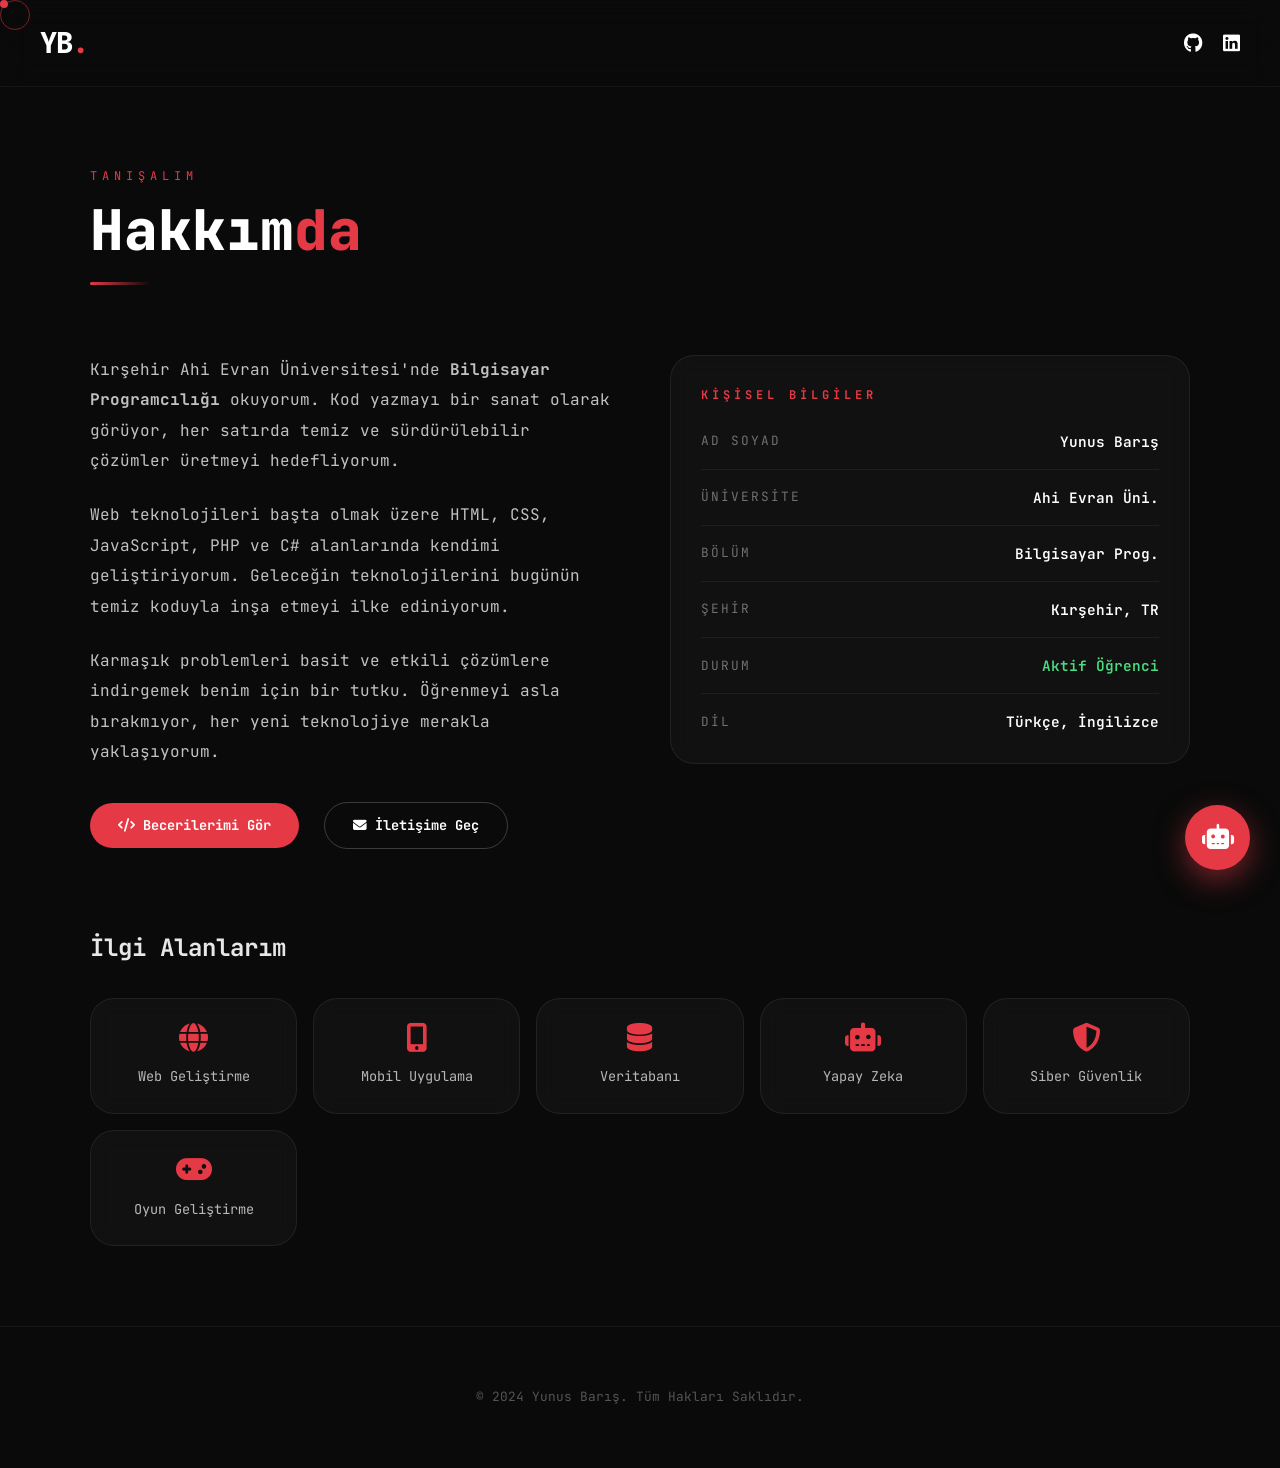
==== pages/about.html @ 9e464a30 "Update about.html" ====
<!DOCTYPE html>
<html lang="tr">
<head>
    <meta charset="UTF-8">
    <meta name="viewport" content="width=device-width, initial-scale=1.0">
    <title>Hakkımda | Yunus Barış</title>
    <link rel="stylesheet" href="../assets/css/style.css">
    <link rel="stylesheet" href="https://cdnjs.cloudflare.com/ajax/libs/font-awesome/6.5.1/css/all.min.css">
    <link rel="preconnect" href="https://fonts.googleapis.com">
    <link rel="preconnect" href="https://fonts.gstatic.com" crossorigin>
    <link href="https://fonts.googleapis.com/css2?family=JetBrains+Mono:wght@400;500;700;800&family=Playfair+Display:ital,wght@0,400;1,400&display=swap" rel="stylesheet">
</head>
<body>

    <!-- ÖZEL İMLEÇ -->
    <div class="cursor" id="cursor"></div>
    <div class="cursor-trail" id="cursorTrail"></div>

    <header>
        <nav class="navbar">
            <a href="../index.html" class="nav-logo">YB<span class="dot">.</span></a>
            <ul class="nav-links" id="navLinks">
            </ul>
            <div class="nav-socials">
                <a href="https://github.com/barisyunus29-blip" target="_blank"><i class="fab fa-github"></i></a>
                <a href="https://www.linkedin.com/in/yunus-barış-47b7302a7/" target="_blank"><i class="fab fa-linkedin"></i></a>
            </div>
            <div class="hamburger" id="hamburger">
                <span></span><span></span><span></span>
            </div>
        </nav>
    </header>

    <main class="page-wrapper">
        <div class="page-container">

            <!-- SAYFA BAŞLIĞI -->
            <div class="page-header fade-in-up">
                <span class="page-header-label">Tanışalım</span>
                <h1>Hakkım<span class="highlight">da</span></h1>
                <div class="page-header-line"></div>
            </div>

            <!-- HAKKIMDA GRID -->
            <div class="about-grid">
                <!-- Sol: Metin -->
                <div class="about-text-block fade-in-up delay-1">
                    <p>
                        Kırşehir Ahi Evran Üniversitesi'nde <strong>Bilgisayar Programcılığı</strong> okuyorum.
                        Kod yazmayı bir sanat olarak görüyor, her satırda temiz ve sürdürülebilir çözümler üretmeyi hedefliyorum.
                    </p>
                    <p>
                        Web teknolojileri başta olmak üzere HTML, CSS, JavaScript, PHP ve C# alanlarında kendimi geliştiriyorum.
                        Geleceğin teknolojilerini bugünün temiz koduyla inşa etmeyi ilke ediniyorum.
                    </p>
                    <p>
                        Karmaşık problemleri basit ve etkili çözümlere indirgemek benim için bir tutku.
                        Öğrenmeyi asla bırakmıyor, her yeni teknolojiye merakla yaklaşıyorum.
                    </p>
                    <div style="margin-top: 10px;">
                        <a href="skills.html" class="btn-primary" style="font-size:0.85rem; padding: 12px 28px;">
                            <i class="fas fa-code" style="margin-right:8px;"></i>Becerilerimi Gör
                        </a>
                        <a href="contact.html" class="btn-ghost" style="font-size:0.85rem; padding: 12px 28px;">
                            <i class="fas fa-envelope" style="margin-right:8px;"></i>İletişime Geç
                        </a>
                    </div>
                </div>

                <!-- Sağ: Bilgi Kartı -->
                <div class="about-info-card fade-in-up delay-2 glow-card">
                    <h3>Kişisel Bilgiler</h3>
                    <div class="info-list">
                        <div class="info-item">
                            <span class="info-label">Ad Soyad</span>
                            <span class="info-value">Yunus Barış</span>
                        </div>
                        <div class="info-item">
                            <span class="info-label">Üniversite</span>
                            <span class="info-value">Ahi Evran Üni.</span>
                        </div>
                        <div class="info-item">
                            <span class="info-label">Bölüm</span>
                            <span class="info-value">Bilgisayar Prog.</span>
                        </div>
                        <div class="info-item">
                            <span class="info-label">Şehir</span>
                            <span class="info-value">Kırşehir, TR</span>
                        </div>
                        <div class="info-item">
                            <span class="info-label">Durum</span>
                            <span class="info-value" style="color: #4ade80;">Aktif Öğrenci</span>
                        </div>
                        <div class="info-item">
                            <span class="info-label">Dil</span>
                            <span class="info-value">Türkçe, İngilizce</span>
                        </div>
                    </div>
                </div>
            </div>

            <!-- İLGİ ALANLARI -->
            <div class="about-interests fade-in-up delay-3">
                <h2>İlgi Alanlarım</h2>
                <div class="interests-grid">
                    <div class="interest-card glow-card">
                        <i class="fas fa-globe"></i>
                        <span>Web Geliştirme</span>
                    </div>
                    <div class="interest-card glow-card">
                        <i class="fas fa-mobile-alt"></i>
                        <span>Mobil Uygulama</span>
                    </div>
                    <div class="interest-card glow-card">
                        <i class="fas fa-database"></i>
                        <span>Veritabanı</span>
                    </div>
                    <div class="interest-card glow-card">
                        <i class="fas fa-robot"></i>
                        <span>Yapay Zeka</span>
                    </div>
                    <div class="interest-card glow-card">
                        <i class="fas fa-shield-alt"></i>
                        <span>Siber Güvenlik</span>
                    </div>
                    <div class="interest-card glow-card">
                        <i class="fas fa-gamepad"></i>
                        <span>Oyun Geliştirme</span>
                    </div>
                </div>
            </div>

        </div>
    </main>

<!-- AI Chatbot -->
    <div id="ai-chat-container">
        <div class="ai-chat-header">
            <span><i class="fas fa-robot"></i> AI Asistan</span>
            <button id="close-chat"><i class="fas fa-times"></i></button>
        </div>
        <div id="ai-chat-body">
            <div class="ai-message">Merhaba! Ben Yunusun AI asistanıyım. Size nasıl yardımcı olabilirim?</div>
        </div>
        <div class="ai-chat-footer">
            <input type="text" id="ai-input" placeholder="Bir şeyler sorun...">
            <button id="send-ai" style="background:#e63946;border:none;color:#fff;padding:12px 18px;border-radius:50px;cursor:pointer;font-family:inherit;">
                <i class="fas fa-paper-plane"></i>
            </button>
        </div>
    </div>
    <button id="ai-chat-toggle"><i class="fas fa-robot"></i></button>

    <footer>
        <p>&copy; 2024 Yunus Barış. Tüm Hakları Saklıdır.</p>
    </footer>

    <script src="../assets/js/app.js"></script>
</body>
</html>
---- assets/css/style.css ----
/* GENEL AYARLAR */
* {
    margin: 0;
    padding: 0;
    box-sizing: border-box;
}

body {
    font-family: 'JetBrains Mono', monospace;
    background-color: #0a0a0a;
    color: #ffffff;
    line-height: 1.6;
    overflow-x: hidden;
}

/* ÖZEL İMLEÇ */
.cursor {
    width: 8px;
    height: 8px;
    background-color: #e63946;
    border-radius: 50%;
    position: fixed;
    pointer-events: none;
    z-index: 9999;
    transition: transform 0.1s ease;
}

.cursor-trail {
    width: 30px;
    height: 30px;
    border: 1px solid rgba(230, 57, 70, 0.5);
    border-radius: 50%;
    position: fixed;
    pointer-events: none;
    z-index: 9998;
    transition: left 0.15s ease-out, top 0.15s ease-out;
}

/* NAVBAR (Modern Cam Efekti) */
header {
    background-color: rgba(10, 10, 10, 0.8);
    backdrop-filter: blur(15px);
    padding: 20px 0;
    position: sticky;
    top: 0;
    z-index: 1000;
    border-bottom: 1px solid rgba(255, 255, 255, 0.05);
}

.navbar {
    display: flex;
    justify-content: space-between;
    align-items: center;
    max-width: 1300px;
    margin: 0 auto;
    padding: 0 40px;
}

.nav-logo {
    font-size: 1.8rem;
    font-weight: 800;
    letter-spacing: -1px;
    text-decoration: none;
    color: #fff;
}

.nav-logo .dot {
    color: #e63946;
}

.nav-links {
    display: flex;
    gap: 35px;
    list-style: none;
}

.nav-links a {
    font-size: 0.9rem;
    font-weight: 500;
    color: rgba(255, 255, 255, 0.7);
    transition: 0.4s cubic-bezier(0.175, 0.885, 0.32, 1.275);
    text-decoration: none;
}

.nav-links a:hover, .nav-links a.active {
    color: #e63946;
    transform: translateY(-2px);
}

.nav-socials {
    display: flex;
    gap: 20px;
}

.nav-socials a {
    font-size: 1.2rem;
    color: #fff;
    transition: 0.3s;
    text-decoration: none;
}

.nav-socials a:hover {
    color: #e63946;
    transform: scale(1.2);
}

/* HAMBURGER */
.hamburger {
    display: none;
    flex-direction: column;
    gap: 6px;
    cursor: pointer;
}

.hamburger span {
    width: 28px;
    height: 2px;
    background-color: #fff;
    transition: 0.4s;
}

/* HERO SECTION */
.hero {
    height: 90vh;
    display: flex;
    align-items: center;
    justify-content: center;
    text-align: center;
    padding: 0 20px;
}

.hero-tag {
    font-size: 0.8rem;
    color: #e63946;
    letter-spacing: 4px;
    text-transform: uppercase;
    margin-bottom: 20px;
}

.hero-name {
    font-size: 5rem;
    font-weight: 800;
    margin-bottom: 20px;
    line-height: 1.1;
}

.hero-name span.italic {
    font-style: italic;
    font-family: 'Playfair Display', serif;
    font-weight: 400;
}

.hero-sub {
    font-size: 1.1rem;
    color: rgba(255, 255, 255, 0.6);
    max-width: 650px;
    margin: 0 auto 40px;
}

/* BUTONLAR */
.btn-primary {
    padding: 15px 35px;
    background-color: #e63946;
    color: #fff;
    border-radius: 50px;
    font-weight: 700;
    display: inline-block;
    transition: 0.4s;
    text-decoration: none;
}

.btn-primary:hover {
    background-color: #c12a35;
    box-shadow: 0 10px 30px rgba(230, 57, 70, 0.4);
    transform: translateY(-5px);
}

.btn-ghost {
    padding: 15px 35px;
    border: 1px solid rgba(255, 255, 255, 0.2);
    color: #fff;
    border-radius: 50px;
    font-weight: 700;
    display: inline-block;
    transition: 0.4s;
    margin-left: 15px;
    text-decoration: none;
}

.btn-ghost:hover {
    border-color: #e63946;
    background-color: rgba(230, 57, 70, 0.1);
    transform: translateY(-5px);
}

/* AI CHATBOT */
#ai-chat-toggle {
    position: fixed; bottom: 30px; right: 30px;
    width: 65px; height: 65px; border-radius: 50%;
    background-color: #e63946; color: #fff;
    border: none; cursor: pointer; font-size: 1.6rem;
    box-shadow: 0 10px 30px rgba(230, 57, 70, 0.5);
    z-index: 2000; transition: 0.3s;
}

#ai-chat-toggle:hover { transform: scale(1.1); }

#ai-chat-container {
    position: fixed; bottom: 110px; right: 30px;
    width: 360px; background: rgba(20, 20, 20, 0.95);
    backdrop-filter: blur(20px); border-radius: 25px;
    border: 1px solid rgba(255, 255, 255, 0.1);
    display: none; flex-direction: column; z-index: 2000;
    box-shadow: 0 20px 60px rgba(0, 0, 0, 0.8);
}

.ai-chat-header {
    background: #e63946; color: white; padding: 20px;
    border-radius: 25px 25px 0 0; display: flex; justify-content: space-between;
}

#ai-chat-body { height: 350px; overflow-y: auto; padding: 20px; display: flex; flex-direction: column; gap: 15px; }

.ai-message { background: rgba(255, 255, 255, 0.05); padding: 12px 18px; border-radius: 15px 15px 15px 0; align-self: flex-start; max-width: 85%; }

.user-message { background: #e63946; padding: 12px 18px; border-radius: 15px 15px 0 15px; align-self: flex-end; max-width: 85%; }

.ai-chat-footer { padding: 20px; display: flex; gap: 10px; border-top: 1px solid rgba(255, 255, 255, 0.05); }

.ai-chat-footer input { flex: 1; background: rgba(255, 255, 255, 0.05); border: 1px solid rgba(255, 255, 255, 0.1); color: white; padding: 12px 20px; border-radius: 50px; font-family: inherit; }

/* ============================================
   MERKEZİ MODERN KART & PARLAMA (GLOW) SİSTEMİ
   ============================================ */

.glow-card {
    background: rgba(255, 255, 255, 0.03);
    border: 1px solid rgba(255, 255, 255, 0.07);
    border-radius: 24px;
    padding: 30px;
    position: relative;
    overflow: hidden;
    transition: all 0.4s cubic-bezier(0.175, 0.885, 0.32, 1.275);
    cursor: pointer;
    backdrop-filter: blur(10px);
}

/* Üst Kırmızı Çizgi Efekti (Beceriler sayfasından) */
.glow-card::before {
    content: '';
    position: absolute;
    top: 0; left: 0;
    width: 100%; height: 3px;
    background: linear-gradient(90deg, #e63946, transparent);
    transform: scaleX(0);
    transform-origin: left;
    transition: transform 0.4s ease;
    z-index: 2;
}

/* Fare Takip Parlama Efekti */
.glow-card::after {
    content: '';
    position: absolute;
    top: 0; left: 0;
    width: 100%; height: 100%;
    background: radial-gradient(600px circle at var(--mouse-x) var(--mouse-y), rgba(230, 57, 70, 0.15), transparent 40%);
    opacity: 0;
    transition: opacity 0.5s;
    pointer-events: none;
    z-index: 1;
}

.glow-card:hover {
    border-color: rgba(230, 57, 70, 0.4);
    background: rgba(230, 57, 70, 0.04);
    transform: translateY(-10px) scale(1.02);
    box-shadow: 0 30px 60px rgba(0, 0, 0, 0.5);
}

.glow-card:hover::before {
    transform: scaleX(1);
}

.glow-card:hover::after {
    opacity: 1;
}

/* ============================================
   SAYFA ORTAK STİLLER
   ============================================ */

.page-wrapper {
    min-height: calc(100vh - 80px);
    padding: 80px 20px;
}

.page-container {
    max-width: 1100px;
    margin: 0 auto;
}

.page-header {
    margin-bottom: 70px;
    position: relative;
}

.page-header-label {
    font-size: 0.75rem;
    color: #e63946;
    letter-spacing: 5px;
    text-transform: uppercase;
    margin-bottom: 14px;
    display: block;
}

.page-header h1 {
    font-size: 3.5rem;
    font-weight: 800;
    line-height: 1.1;
    margin-bottom: 20px;
}

.page-header h1 .highlight {
    color: #e63946;
}

.page-header-line {
    width: 60px;
    height: 3px;
    background: linear-gradient(90deg, #e63946, transparent);
    border-radius: 2px;
}

/* ============================================
   HAKKIMDA BÖLÜMÜ / SAYFASI
   ============================================ */

.about-grid {
    display: grid;
    grid-template-columns: 1fr 1fr;
    gap: 60px;
    align-items: start;
    margin-bottom: 80px;
}

.about-text-block {
    display: flex;
    flex-direction: column;
    gap: 24px;
}

.about-text-block p {
    font-size: 1rem;
    color: rgba(255, 255, 255, 0.75);
    line-height: 1.9;
}

.about-info-card {
    /* glow-card sınıfı ile desteklenir */
}

.about-info-card h3 {
    font-size: 0.75rem;
    color: #e63946;
    letter-spacing: 4px;
    text-transform: uppercase;
    margin-bottom: 25px;
}

.info-list {
    display: flex;
    flex-direction: column;
    gap: 16px;
}

.info-item {
    display: flex;
    justify-content: space-between;
    align-items: center;
    padding-bottom: 16px;
    border-bottom: 1px solid rgba(255, 255, 255, 0.05);
}

.info-item:last-child {
    border-bottom: none;
    padding-bottom: 0;
}

.info-label {
    font-size: 0.8rem;
    color: rgba(255, 255, 255, 0.4);
    text-transform: uppercase;
    letter-spacing: 2px;
}

.info-value {
    font-size: 0.9rem;
    color: #fff;
    font-weight: 600;
}

.about-interests {
    margin-top: 60px;
}

.about-interests h2 {
    font-size: 1.5rem;
    margin-bottom: 30px;
    color: rgba(255,255,255,0.9);
}

.interests-grid {
    display: grid;
    grid-template-columns: repeat(auto-fill, minmax(200px, 1fr));
    gap: 16px;
}

.interest-card {
    text-align: center;
    padding: 24px 20px;
}

.interest-card i {
    font-size: 1.8rem;
    color: #e63946;
    margin-bottom: 12px;
    display: block;
}

.interest-card span {
    font-size: 0.85rem;
    color: rgba(255,255,255,0.7);
}

/* ============================================
   BECERİLER BÖLÜMÜ
   ============================================ */

.skills-section-title {
    font-size: 0.75rem;
    color: #e63946;
    letter-spacing: 4px;
    text-transform: uppercase;
    margin-bottom: 30px;
    display: flex;
    align-items: center;
    gap: 15px;
}

.skills-section-title::after {
    content: '';
    flex: 1;
    height: 1px;
    background: rgba(255,255,255,0.08);
}

.skills-category {
    margin-bottom: 60px;
}

.skills-grid {
    display: grid;
    grid-template-columns: repeat(auto-fill, minmax(280px, 1fr));
    gap: 20px;
}

.skill-card-header {
    display: flex;
    align-items: center;
    gap: 16px;
    margin-bottom: 20px;
}

.skill-icon {
    width: 48px;
    height: 48px;
    background: rgba(230, 57, 70, 0.1);
    border-radius: 12px;
    display: flex;
    align-items: center;
    justify-content: center;
    font-size: 1.4rem;
    color: #e63946;
    flex-shrink: 0;
    transition: background 0.3s;
}

.skill-card:hover .skill-icon {
    background: rgba(230, 57, 70, 0.2);
}

.skill-card-info h3 {
    font-size: 1rem;
    font-weight: 700;
    margin-bottom: 4px;
}

.skill-card-info span {
    font-size: 0.75rem;
    color: rgba(255,255,255,0.4);
    text-transform: uppercase;
    letter-spacing: 2px;
}

.skill-bar-bg {
    width: 100%;
    height: 6px;
    background: rgba(255,255,255,0.05);
    border-radius: 10px;
    margin-top: 15px;
    overflow: hidden;
}

.skill-bar-fill {
    height: 100%;
    background: #e63946;
    width: 0;
    transition: width 1.5s cubic-bezier(0.1, 0, 0.2, 1);
}

.tools-grid {
    display: grid;
    grid-template-columns: repeat(auto-fill, minmax(120px, 1fr));
    gap: 15px;
}

.tool-badge {
    padding: 15px;
    text-align: center;
    border-radius: 18px;
}

.tool-badge i {
    font-size: 1.4rem;
    color: #e63946;
    margin-bottom: 8px;
    display: block;
}

.tool-badge span {
    font-size: 0.75rem;
    font-weight: 600;
    color: rgba(255,255,255,0.6);
}

/* ============================================
   DENEYİM BÖLÜMÜ (Timeline)
   ============================================ */

.timeline {
    position: relative;
    max-width: 900px;
    margin: 0 auto;
}

.timeline::before {
    content: '';
    position: absolute;
    left: 20px;
    top: 0;
    width: 2px;
    height: 100%;
    background: rgba(255,255,255,0.05);
}

.timeline-item {
    position: relative;
    padding-left: 70px;
    margin-bottom: 50px;
}

.timeline-dot {
    position: absolute;
    left: 15px;
    top: 0;
    width: 12px;
    height: 12px;
    background: #e63946;
    border-radius: 50%;
    box-shadow: 0 0 15px #e63946;
    z-index: 2;
}

.timeline-card {
    /* glow-card sınıfı ile desteklenir */
}

.timeline-meta {
    display: flex;
    justify-content: space-between;
    margin-bottom: 15px;
}

.timeline-date {
    font-size: 0.8rem;
    color: #e63946;
    font-weight: 700;
}

.timeline-badge {
    font-size: 0.65rem;
    background: rgba(255,255,255,0.05);
    padding: 4px 12px;
    border-radius: 50px;
    text-transform: uppercase;
    letter-spacing: 1px;
}

.timeline-card h3 {
    font-size: 1.3rem;
    margin-bottom: 5px;
}

.timeline-card h4 {
    font-size: 0.9rem;
    color: rgba(255,255,255,0.4);
    margin-bottom: 15px;
}

.timeline-card p {
    font-size: 0.95rem;
    color: rgba(255,255,255,0.6);
    line-height: 1.7;
    margin-bottom: 20px;
}

.timeline-tags {
    display: flex;
    flex-wrap: wrap;
    gap: 8px;
}

.timeline-tags span {
    font-size: 0.7rem;
    background: rgba(255,255,255,0.03);
    padding: 4px 10px;
    border-radius: 4px;
    color: rgba(255,255,255,0.5);
}

/* ============================================
   EĞİTİM BÖLÜMÜ
   ============================================ */

.education-grid {
    display: grid;
    grid-template-columns: repeat(auto-fill, minmax(320px, 1fr));
    gap: 25px;
}

.edu-card {
    /* glow-card sınıfı ile desteklenir */
}

.edu-icon {
    font-size: 1.8rem;
    color: #e63946;
    margin-bottom: 20px;
}

.edu-date {
    font-size: 0.8rem;
    color: #e63946;
    font-weight: 700;
    margin-bottom: 10px;
}

.edu-card h3 {
    font-size: 1.2rem;
    margin-bottom: 5px;
}

.edu-card h4 {
    font-size: 0.9rem;
    color: rgba(255,255,255,0.4);
    margin-bottom: 15px;
}

.edu-card p {
    font-size: 0.9rem;
    color: rgba(255,255,255,0.6);
}

/* ============================================
   PROJELER BÖLÜMÜ
   ============================================ */

.projects-grid {
    display: grid;
    grid-template-columns: repeat(auto-fill, minmax(350px, 1fr));
    gap: 30px;
}

.project-card {
    text-decoration: none;
    color: inherit;
    display: flex;
    flex-direction: column;
    gap: 20px;
}

.project-icon {
    width: 60px;
    height: 60px;
    background: rgba(230, 57, 70, 0.1);
    border-radius: 18px;
    display: flex;
    align-items: center;
    justify-content: center;
    font-size: 1.8rem;
    color: #e63946;
    transition: 0.3s;
}

.project-card:hover .project-icon {
    background: #e63946;
    color: #fff;
    transform: rotate(-10deg);
}

.project-card h3 {
    font-size: 1.5rem;
    font-weight: 700;
}

.project-card p {
    font-size: 0.95rem;
    color: rgba(255, 255, 255, 0.6);
    line-height: 1.7;
}

.project-link-hint {
    margin-top: auto;
    font-size: 0.8rem;
    color: #e63946;
    font-weight: 700;
    display: flex;
    align-items: center;
    gap: 10px;
    opacity: 0.7;
    transition: 0.3s;
}

.project-card:hover .project-link-hint {
    opacity: 1;
    gap: 15px;
}

/* ============================================
   İLETİŞİM BÖLÜMÜ
   ============================================ */

.contact-form-box {
    background: rgba(255, 255, 255, 0.03);
    border: 1px solid rgba(255, 255, 255, 0.07);
    border-radius: 30px;
    padding: 50px;
    backdrop-filter: blur(20px);
}

.form-group {
    margin-bottom: 25px;
}

.form-group label {
    display: block;
    font-size: 0.8rem;
    color: rgba(255, 255, 255, 0.5);
    margin-bottom: 10px;
    text-transform: uppercase;
    letter-spacing: 1px;
}

.form-control {
    width: 100%;
    background: rgba(255, 255, 255, 0.05);
    border: 1px solid rgba(255, 255, 255, 0.1);
    border-radius: 15px;
    padding: 15px 20px;
    color: #fff;
    font-family: inherit;
    transition: 0.3s;
}

.form-control:focus {
    outline: none;
    border-color: #e63946;
    background: rgba(255, 255, 255, 0.08);
    box-shadow: 0 0 20px rgba(230, 57, 70, 0.1);
}

textarea.form-control {
    resize: none;
    height: 150px;
}

/* FOOTER */
footer {
    text-align: center;
    padding: 60px 20px;
    border-top: 1px solid rgba(255, 255, 255, 0.05);
    color: rgba(255, 255, 255, 0.3);
    font-size: 0.8rem;
}

/* RESPONSIVE */
@media (max-width: 992px) {
    .hero-name { font-size: 3.5rem; }
    .about-grid { grid-template-columns: 1fr; }
}

@media (max-width: 768px) {
    .navbar { padding: 0 20px; }
    .nav-links { display: none; }
    .hamburger { display: flex; }
    .hero-name { font-size: 2.8rem; }
    .page-header h1 { font-size: 2.5rem; }
}

/* ============================================
   RESPONSIVE & TAŞMA KONTROLÜ (GÜNCELLEME)
   ============================================ */

/* Tüm görseller için taşma koruması */
img {
    max-width: 100%;
    height: auto;
    display: block;
}

/* Sayfa genelinde taşmayı engelle */
html, body {
    overflow-x: hidden;
    width: 100%;
    position: relative;
}

/* AI Chatbot Responsive Ayarları */
@media (max-width: 576px) {
    #ai-chat-container {
        width: calc(100% - 40px);
        right: 20px;
        bottom: 100px;
        height: 70vh;
    }
    
    #ai-chat-body {
        height: calc(100% - 130px);
    }

    .hero-name {
        font-size: 2.2rem;
    }

    .page-header h1 {
        font-size: 2rem;
    }

    .btn-ghost {
        margin-left: 0;
        margin-top: 10px;
        width: 100%;
    }

    .btn-primary {
        width: 100%;
    }
}

/* Hamburger Menü Mobilde Açıkken Sayfa Kaymasını Engelle */
body.menu-open {
    overflow: hidden;
}

/* Mobil Menü Stili (Hamburger aktifken) */
@media (max-width: 768px) {
    .nav-links.active {
        display: flex;
        flex-direction: column;
        position: fixed;
        top: 80px;
        left: 0;
        width: 100%;
        height: calc(100vh - 80px);
        background: rgba(10, 10, 10, 0.98);
        backdrop-filter: blur(20px);
        padding: 40px;
        gap: 30px;
        z-index: 999;
        animation: slideDown 0.4s ease forwards;
    }

    .nav-links a {
        font-size: 1.5rem;
        text-align: center;
    }

    @keyframes slideDown {
        from { opacity: 0; transform: translateY(-20px); }
        to { opacity: 1; transform: translateY(0); }
    }
}
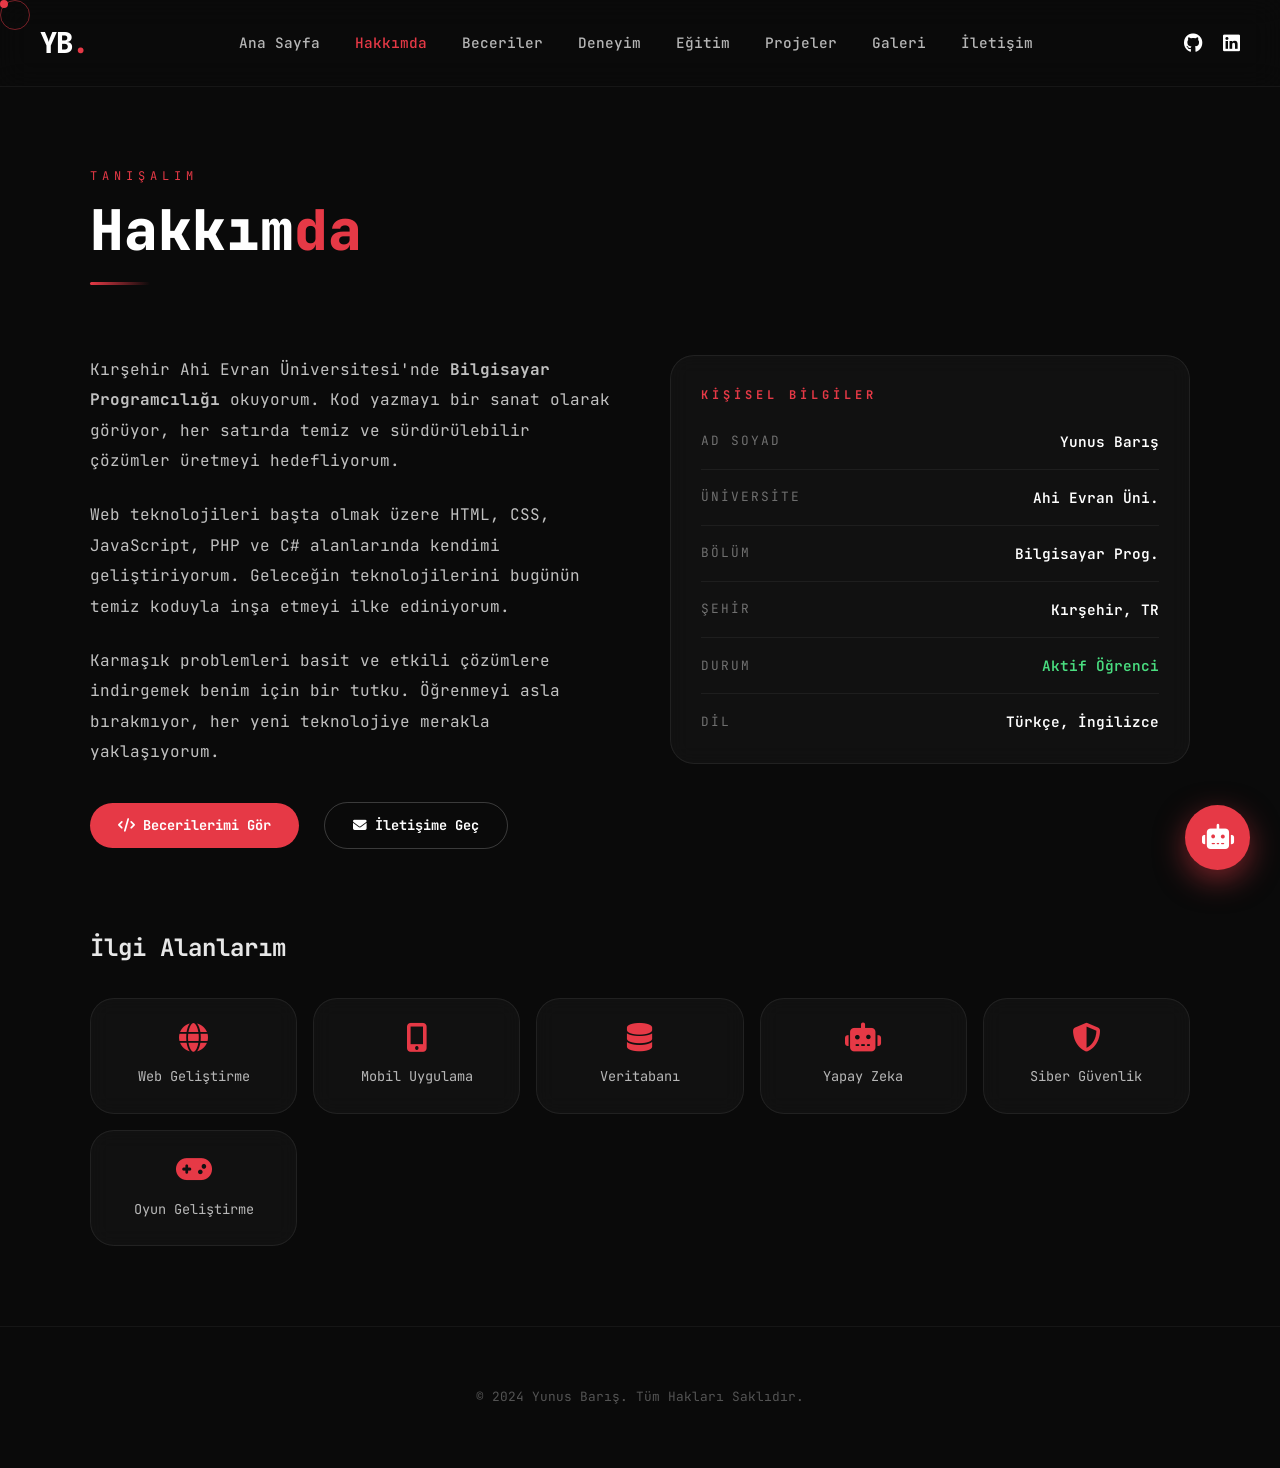
==== commit a6b0a893: "Update about.html" ====
--- a/pages/about.html
+++ b/pages/about.html
@@ -19,7 +19,15 @@
     <header>
         <nav class="navbar">
             <a href="../index.html" class="nav-logo">YB<span class="dot">.</span></a>
-            <ul class="nav-links" id="navLinks">
+                        <ul class="nav-links" id="navLinks">
+                <li><a href="../index.html">Ana Sayfa</a></li>
+                <li><a href="about.html" class="active">Hakkımda</a></li>
+                <li><a href="skills.html">Beceriler</a></li>
+                <li><a href="experience.html">Deneyim</a></li>
+                <li><a href="education.html">Eğitim</a></li>
+                <li><a href="project.html">Projeler</a></li>
+                <li><a href="gallery.html">Galeri</a></li>
+                <li><a href="contact.html">İletişim</a></li>
             </ul>
             <div class="nav-socials">
                 <a href="https://github.com/barisyunus29-blip" target="_blank"><i class="fab fa-github"></i></a>
@@ -133,14 +141,16 @@
         </div>
     </main>
 
-<!-- AI Chatbot -->
+
+
+        <!-- AI Chatbot -->
     <div id="ai-chat-container">
         <div class="ai-chat-header">
             <span><i class="fas fa-robot"></i> AI Asistan</span>
             <button id="close-chat"><i class="fas fa-times"></i></button>
         </div>
         <div id="ai-chat-body">
-            <div class="ai-message">Merhaba! Ben Yunusun AI asistanıyım. Size nasıl yardımcı olabilirim?</div>
+            <div class="ai-message">Merhaba! Ben Yunus'un AI asistanıyım. Size nasıl yardımcı olabilirim?</div>
         </div>
         <div class="ai-chat-footer">
             <input type="text" id="ai-input" placeholder="Bir şeyler sorun...">
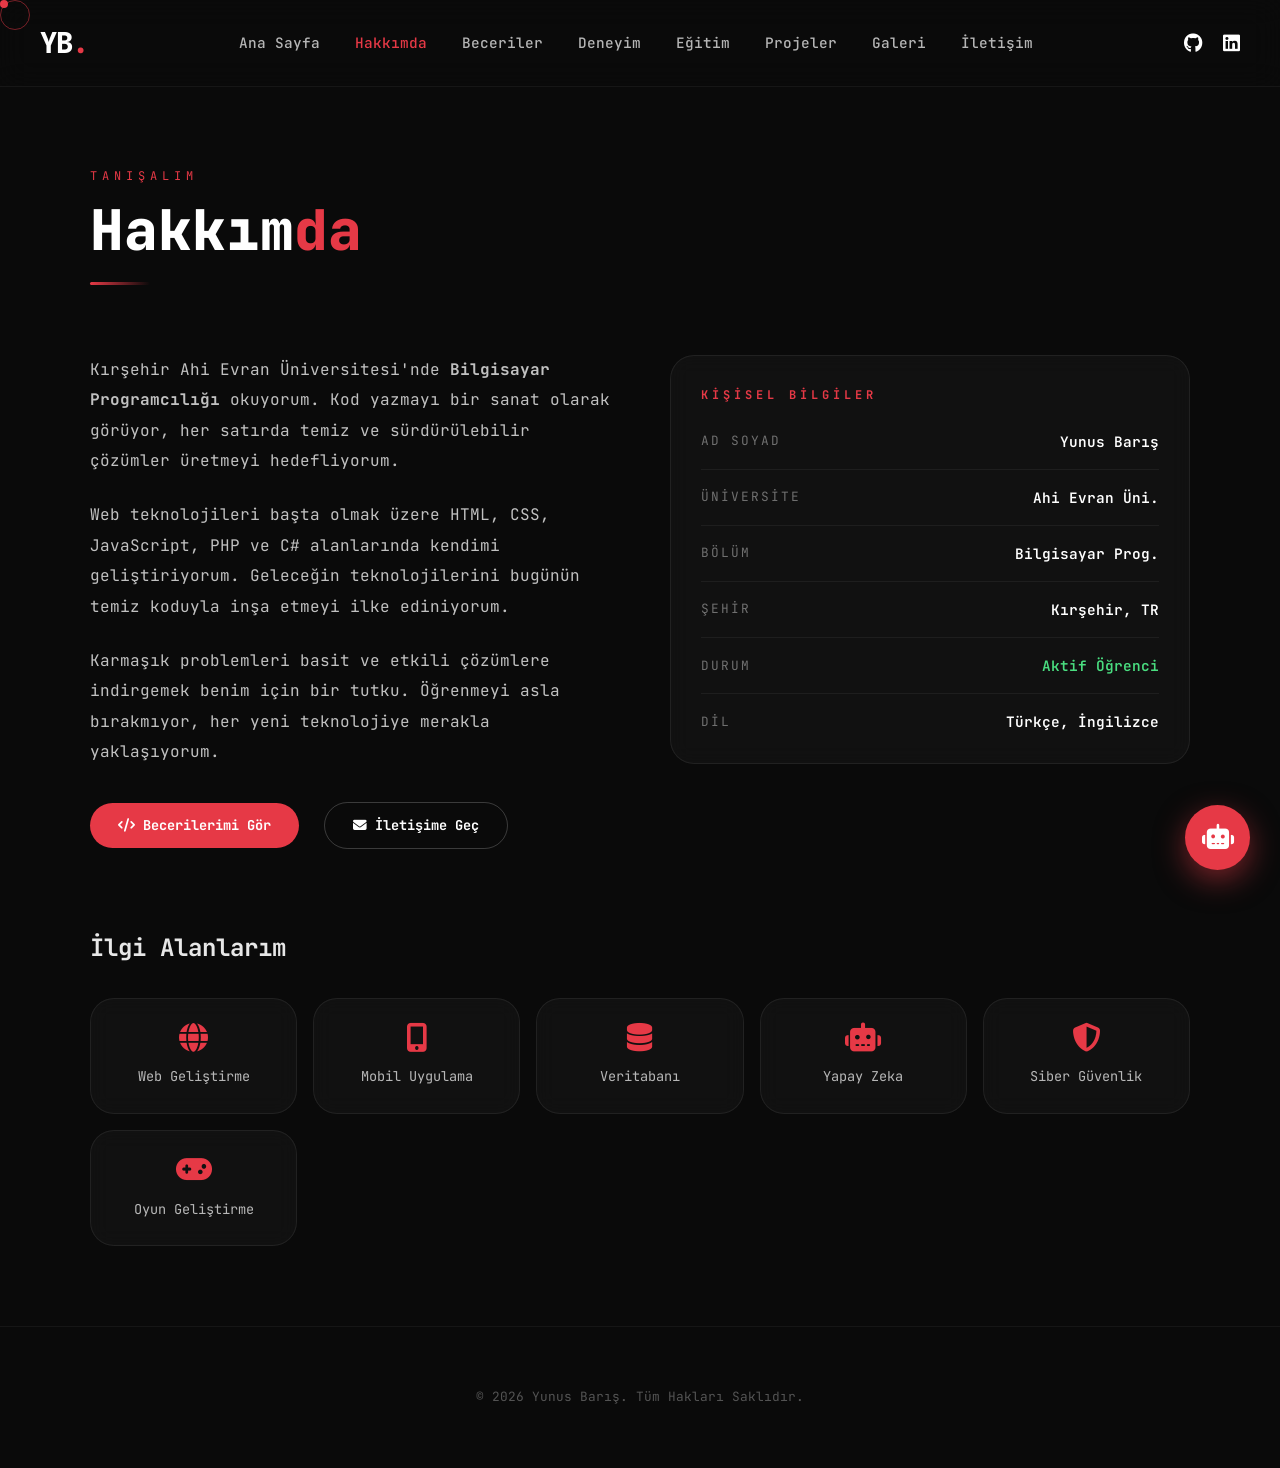
==== commit e5275677: "Update about.html" ====
--- a/pages/about.html
+++ b/pages/about.html
@@ -162,7 +162,7 @@
     <button id="ai-chat-toggle"><i class="fas fa-robot"></i></button>
 
     <footer>
-        <p>&copy; 2024 Yunus Barış. Tüm Hakları Saklıdır.</p>
+        <p>&copy; 2026 Yunus Barış. Tüm Hakları Saklıdır.</p>
     </footer>
 
     <script src="../assets/js/app.js"></script>
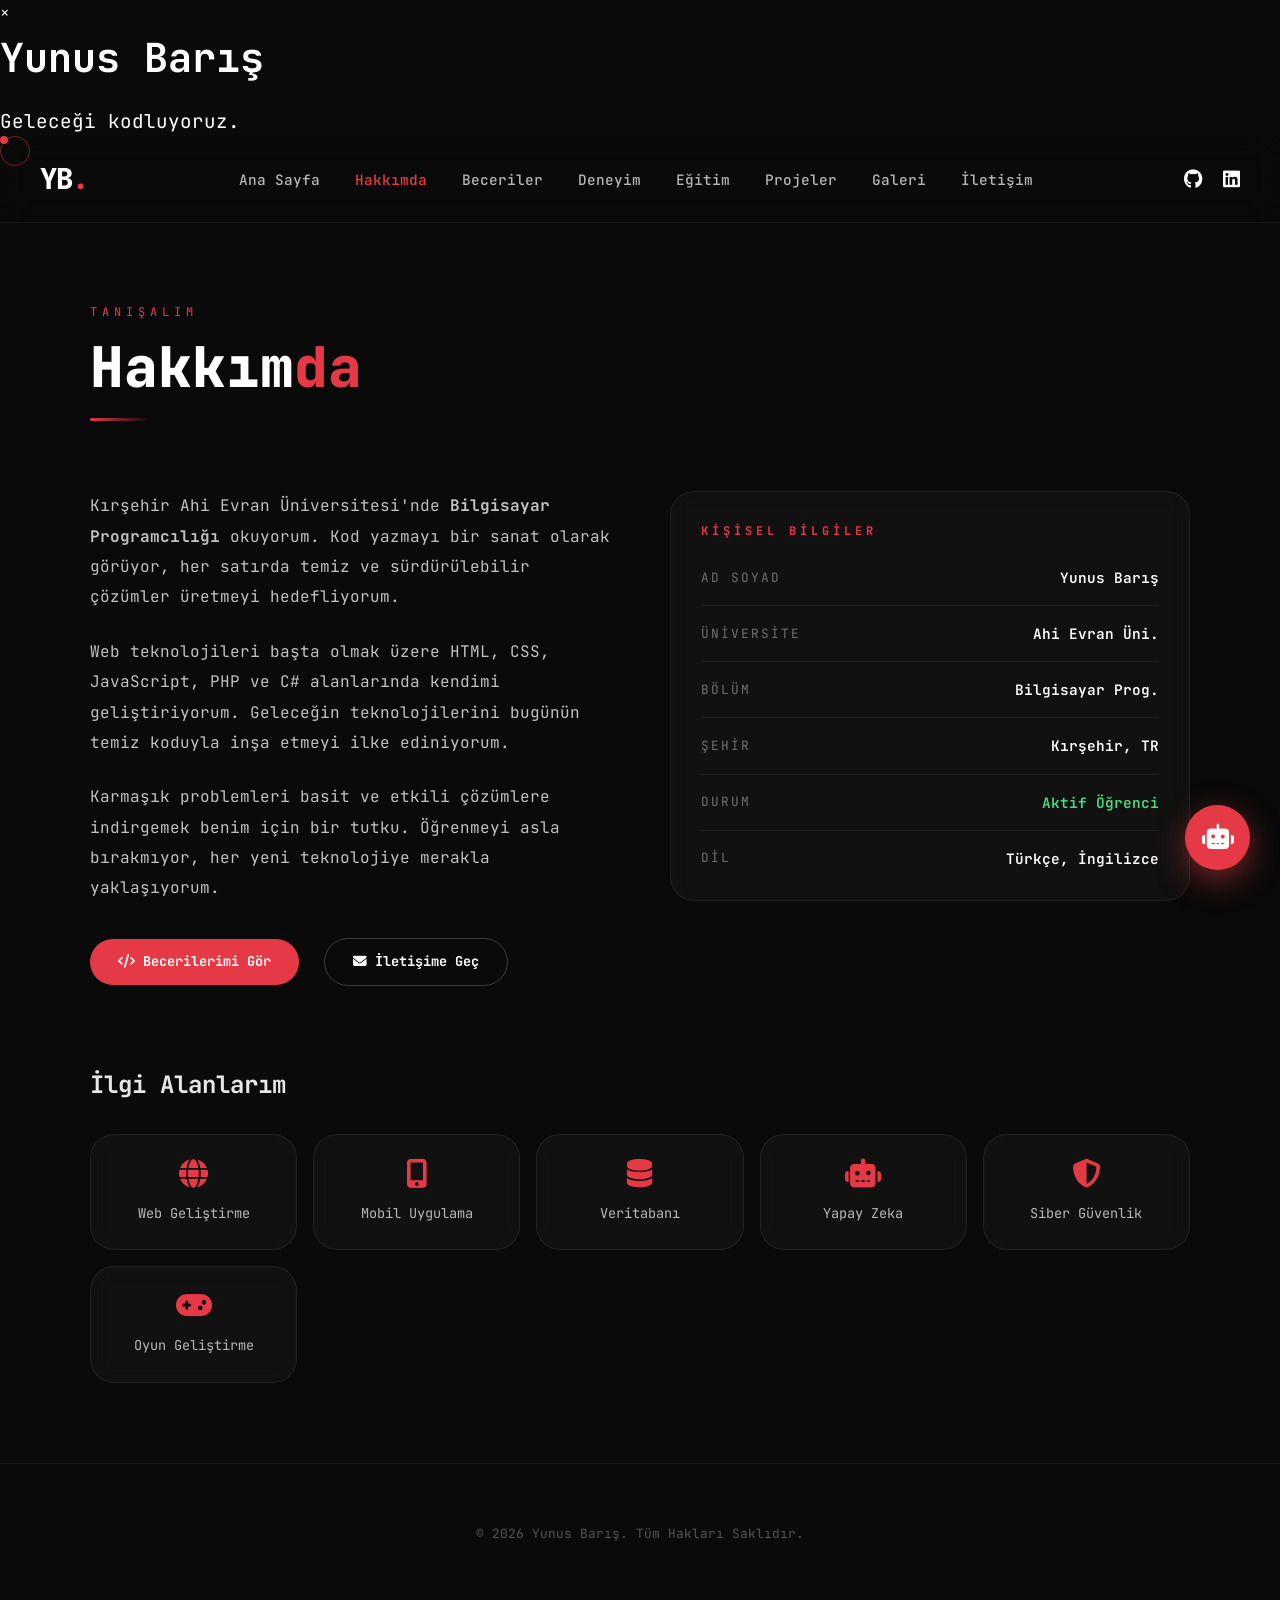
==== commit 81258000: "Update about.html" ====
--- a/pages/about.html
+++ b/pages/about.html
@@ -11,6 +11,25 @@
     <link href="https://fonts.googleapis.com/css2?family=JetBrains+Mono:wght@400;500;700;800&family=Playfair+Display:ital,wght@0,400;1,400&display=swap" rel="stylesheet">
 </head>
 <body>
+    <!-- 1. PRELOADER: Tüm sayfaların en üstüne (<body> etiketinden hemen sonra) yapıştırın -->
+<div id="preloader">
+    <div class="spinner"></div>
+</div>
+
+<!-- 2. LIGHTBOX: Sadece galeri (gallery.html) sayfasının en altına (</body> öncesine) yapıştırın -->
+<div id="lightbox" class="lightbox">
+    <span class="close-button">&times;</span>
+    <img class="lightbox-content" id="lightbox-img" src="" alt="">
+</div>
+
+<!-- 3. PARALLAX: İstediğiniz sayfada (örneğin ana sayfa) bir bölüm olarak kullanın -->
+<section class="parallax-section" style="background-image: url('assets/img/arkaplan.jpg');">
+    <div class="parallax-container">
+        <h2 style="font-size: 2.5rem; margin-bottom: 1rem;">Yunus Barış</h2>
+        <p style="font-size: 1.2rem;">Geleceği kodluyoruz.</p>
+    </div>
+</section>
+
 
     <!-- ÖZEL İMLEÇ -->
     <div class="cursor" id="cursor"></div>
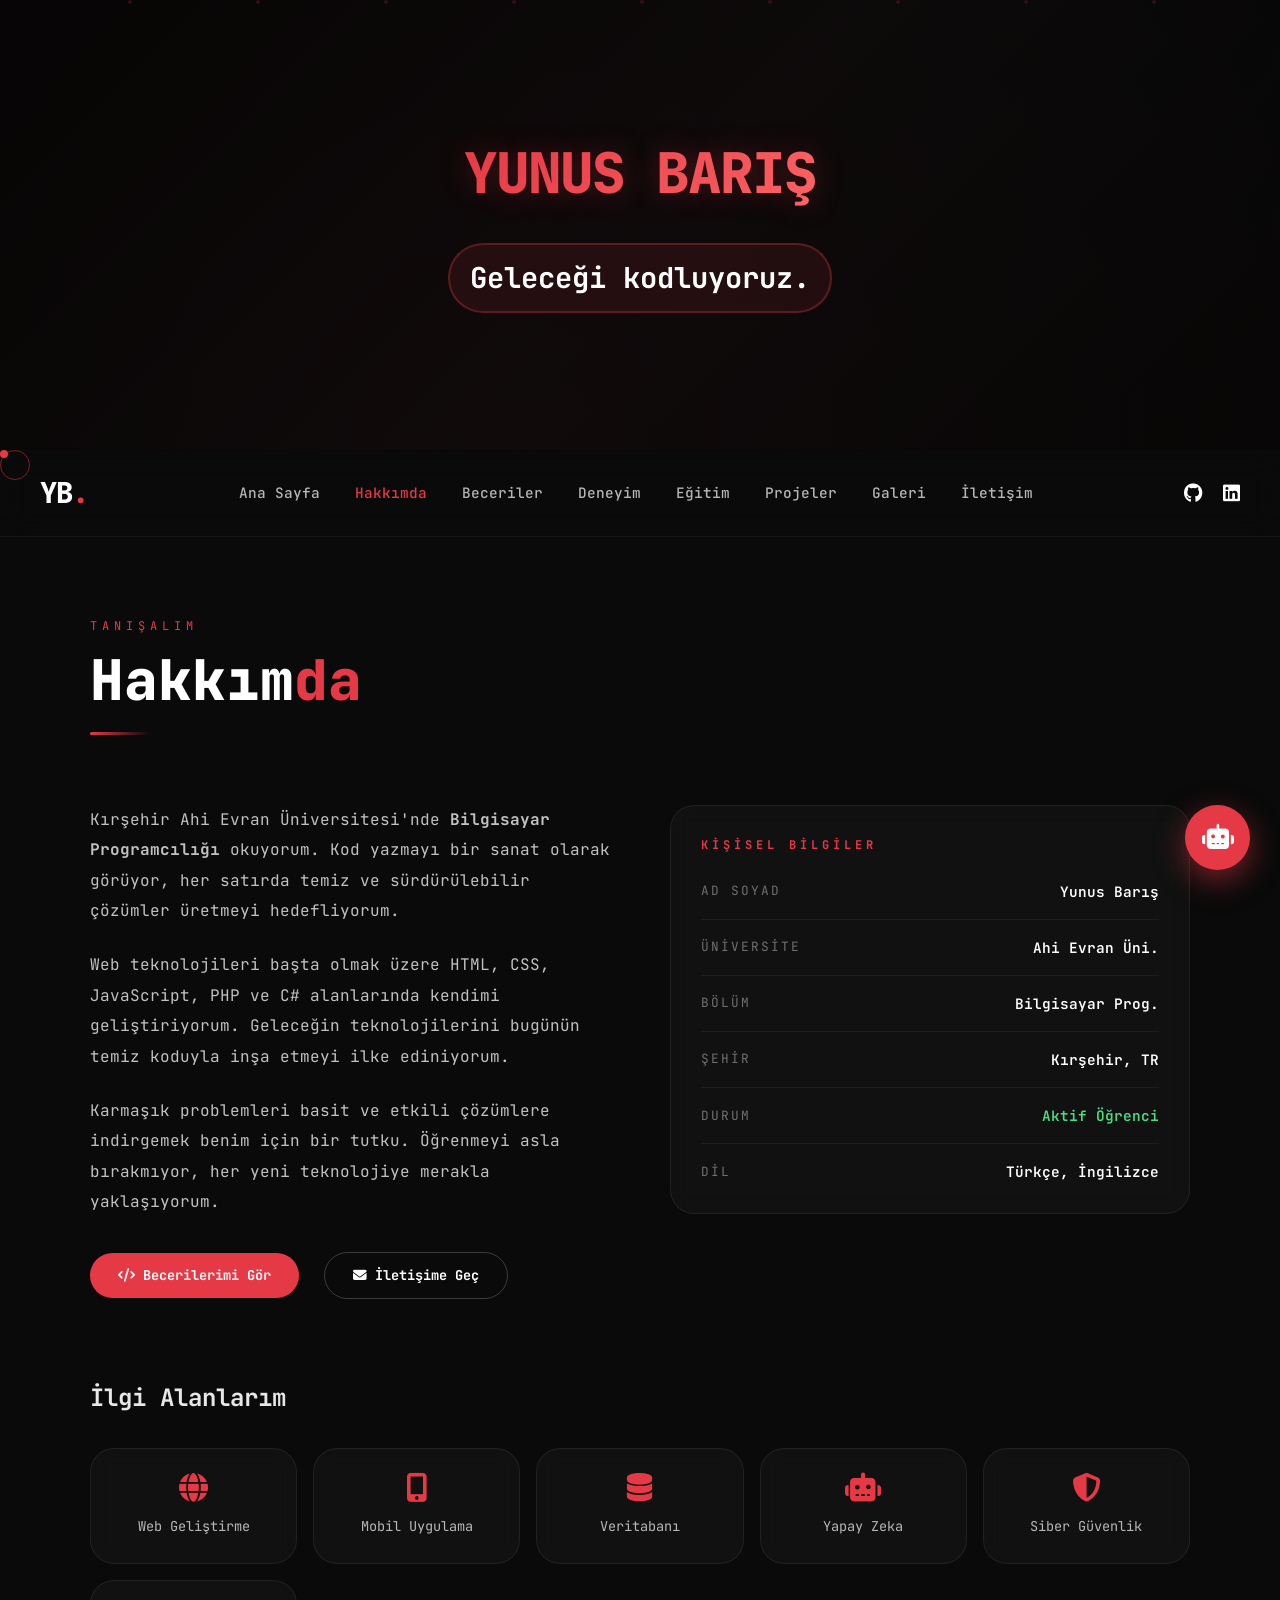
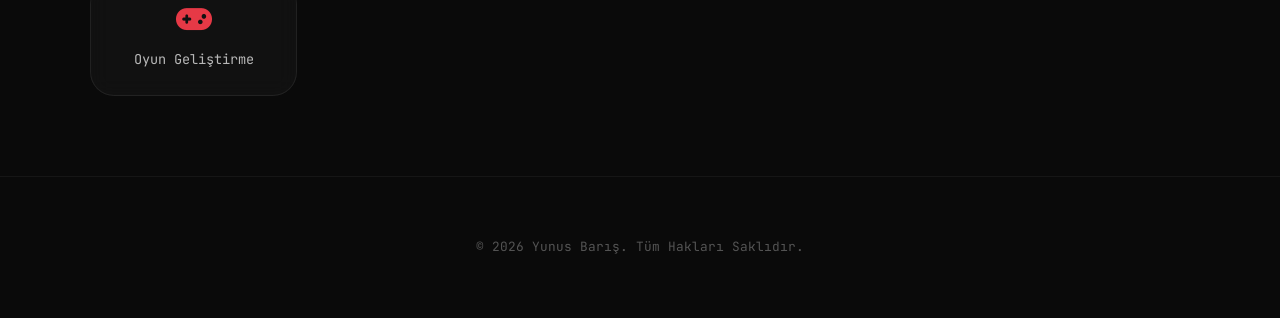
==== commit 1c73ec0c: "Update about.html" ====
--- a/pages/about.html
+++ b/pages/about.html
@@ -23,10 +23,13 @@
 </div>
 
 <!-- 3. PARALLAX: İstediğiniz sayfada (örneğin ana sayfa) bir bölüm olarak kullanın -->
-<section class="parallax-section" style="background-image: url('assets/img/arkaplan.jpg');">
+<section class="parallax-section">
+    <!-- Kayan Parçacıklar -->
+    <div class="floating-particles"></div>
+    
     <div class="parallax-container">
-        <h2 style="font-size: 2.5rem; margin-bottom: 1rem;">Yunus Barış</h2>
-        <p style="font-size: 1.2rem;">Geleceği kodluyoruz.</p>
+        <h2 class="hero-title-animated">Yunus Barış</h2>
+        <p class="subtitle-animated">Geleceği kodluyoruz.</p>
     </div>
 </section>
 
@@ -160,9 +163,7 @@
         </div>
     </main>
 
-
-
-        <!-- AI Chatbot -->
+   <!-- AI Chatbot -->
     <div id="ai-chat-container">
         <div class="ai-chat-header">
             <span><i class="fas fa-robot"></i> AI Asistan</span>
--- a/assets/css/style.css
+++ b/assets/css/style.css
@@ -901,3 +901,307 @@
         to { opacity: 1; transform: translateY(0); }
     }
 }
+/* --- YUNUS BARIŞ PORTFOLYO ETKİLEŞİM PAKETİ (GÜNCELLENMİŞ CSS) --- */
+
+/* 1. Preloader Stilleri */
+#preloader {
+    position: fixed; top: 0; left: 0; width: 100%; height: 100%;
+    z-index: 9999; background-color: #0a0a0a;
+    display: flex; justify-content: center; align-items: center;
+    transition: opacity 0.5s ease, visibility 0.5s ease;
+    opacity: 1; visibility: visible;
+}
+
+/* Preloader Gizlendiğinde */
+#preloader.preloader-hidden {
+    opacity: 0;
+    visibility: hidden;
+}
+
+.spinner {
+    border: 4px solid rgba(230, 57, 70, 0.1);
+    border-top: 4px solid #e63946; /* Sitenizin ana kırmızı rengi */
+    border-radius: 50%; width: 50px; height: 50px;
+    animation: spin 1s linear infinite;
+}
+@keyframes spin { 0% { transform: rotate(0deg); } 100% { transform: rotate(360deg); } }
+
+/* 2. Lightbox Stilleri */
+.lightbox {
+    display: none; position: fixed; z-index: 10000;
+    left: 0; top: 0; width: 100%; height: 100%;
+    background-color: rgba(0, 0, 0, 0.95);
+    justify-content: center; align-items: center;
+}
+.lightbox.active { display: flex !important; }
+.lightbox-content { 
+    max-width: 90%; max-height: 85%; border-radius: 8px; 
+    box-shadow: 0 0 30px rgba(0,0,0,0.5);
+    animation: zoomIn 0.4s cubic-bezier(0.175, 0.885, 0.32, 1.275); 
+}
+.close-button { 
+    position: absolute; top: 20px; right: 30px; color: #fff; 
+    font-size: 50px; cursor: pointer; transition: 0.3s;
+}
+.close-button:hover { color: #e63946; }
+
+/* 3. Paralaks Stilleri */
+.parallax-section {
+    height: 450px; background-attachment: fixed;
+    background-position: center; background-repeat: no-repeat; background-size: cover;
+    display: flex; align-items: center; justify-content: center;
+    position: relative; overflow: hidden;
+}
+.parallax-section::after {
+    content: ''; position: absolute; top: 0; left: 0; width: 100%; height: 100%;
+    background: rgba(0, 0, 0, 0.65); z-index: 1;
+}
+.parallax-container { position: relative; z-index: 2; color: white; text-align: center; padding: 20px; }
+
+/* --- MOBİL UYUMLULUK --- */
+@media (max-width: 768px) {
+    .lightbox-content { max-width: 95%; max-height: 75%; }
+    .close-button { top: 10px; right: 20px; font-size: 40px; padding: 10px; }
+    .parallax-section { background-attachment: scroll; height: 350px; }
+}
+@keyframes zoomIn { from { transform: scale(0.8); opacity: 0; } to { transform: scale(1); opacity: 1; } }
+/* MODERN HERO TASARIMI */
+.modern-hero {
+    height: 60vh !important;
+    display: flex;
+    align-items: center;
+    justify-content: center;
+    position: relative;
+    background: linear-gradient(45deg, #0f0f0f, #1a1a1a);
+    overflow: hidden;
+}
+
+.parallax-overlay {
+    position: absolute;
+    top: 0; left: 0; width: 100%; height: 100%;
+    background: radial-gradient(circle at center, transparent 0%, rgba(0,0,0,0.8) 100%);
+}
+
+.hero-title {
+    font-size: 4rem !important;
+    font-weight: 800;
+    letter-spacing: -1px;
+    margin-bottom: 0.5rem;
+    text-transform: uppercase;
+}
+
+.hero-divider {
+    width: 80px;
+    height: 4px;
+    background: #e63946;
+    margin: 1.5rem auto;
+    border-radius: 2px;
+}
+
+.hero-subtitle {
+    font-size: 1.5rem !important;
+    opacity: 0.9;
+    font-family: 'JetBrains Mono', monospace;
+}
+
+.hero-badges {
+    margin-top: 2rem;
+    display: flex;
+    gap: 10px;
+    justify-content: center;
+}
+
+.badge {
+    padding: 5px 15px;
+    background: rgba(255,255,255,0.05);
+    border: 1px solid rgba(255,255,255,0.1);
+    border-radius: 50px;
+    font-size: 0.8rem;
+    color: #888;
+    transition: 0.3s;
+}
+
+.badge:hover {
+    background: #e63946;
+    color: white;
+    border-color: #e63946;
+}
+
+.highlight { color: #e63946; }
+
+/* ============================================
+   MODERN VIDEO TARZINDA KAYAN ANIMASYONLAR
+   ============================================ */
+
+.parallax-container {
+    position: relative;
+    overflow: hidden;
+}
+
+.hero-title-animated {
+    font-size: 3.5rem;
+    font-weight: 900;
+    letter-spacing: -2px;
+    margin-bottom: 1.5rem;
+    background: linear-gradient(135deg, #e63946, #ff6b6b, #e63946);
+    background-size: 200% 200%;
+    -webkit-background-clip: text;
+    -webkit-text-fill-color: transparent;
+    background-clip: text;
+    animation: gradientShift 6s ease infinite;
+    text-transform: uppercase;
+    text-shadow: 0 0 30px rgba(230, 57, 70, 0.3);
+}
+
+@keyframes gradientShift {
+    0% {
+        background-position: 0% 50%;
+    }
+    50% {
+        background-position: 100% 50%;
+    }
+    100% {
+        background-position: 0% 50%;
+    }
+}
+
+.subtitle-animated {
+    font-size: 1.8rem;
+    font-weight: 700;
+    color: #fff;
+    position: relative;
+    display: inline-block;
+    margin: 0 auto;
+    overflow: hidden;
+    padding: 10px 20px;
+    border-radius: 50px;
+    background: rgba(230, 57, 70, 0.1);
+    border: 2px solid rgba(230, 57, 70, 0.3);
+}
+
+.subtitle-animated::before {
+    content: '';
+    position: absolute;
+    top: 0;
+    left: -100%;
+    width: 100%;
+    height: 100%;
+    background: linear-gradient(90deg, transparent, rgba(255, 255, 255, 0.3), transparent);
+    animation: shimmer 3s infinite;
+}
+
+@keyframes shimmer {
+    0% {
+        left: -100%;
+    }
+    100% {
+        left: 100%;
+    }
+}
+
+/* Kayan Parçacıklar */
+.floating-particles {
+    position: absolute;
+    width: 100%;
+    height: 100%;
+    top: 0;
+    left: 0;
+    overflow: hidden;
+    z-index: 0;
+}
+
+.particle {
+    position: absolute;
+    width: 4px;
+    height: 4px;
+    background: #e63946;
+    border-radius: 50%;
+    opacity: 0.6;
+    animation: float-up 20s infinite linear;
+}
+
+.particle:nth-child(1) { left: 10%; animation-delay: 0s; }
+.particle:nth-child(2) { left: 20%; animation-delay: 2s; }
+.particle:nth-child(3) { left: 30%; animation-delay: 4s; }
+.particle:nth-child(4) { left: 40%; animation-delay: 6s; }
+.particle:nth-child(5) { left: 50%; animation-delay: 8s; }
+.particle:nth-child(6) { left: 60%; animation-delay: 10s; }
+.particle:nth-child(7) { left: 70%; animation-delay: 12s; }
+.particle:nth-child(8) { left: 80%; animation-delay: 14s; }
+.particle:nth-child(9) { left: 90%; animation-delay: 16s; }
+
+@keyframes float-up {
+    0% {
+        bottom: -10px;
+        opacity: 0;
+    }
+    10% {
+        opacity: 0.6;
+    }
+    90% {
+        opacity: 0.6;
+    }
+    100% {
+        bottom: 100vh;
+        opacity: 0;
+        transform: translateX(100px);
+    }
+}
+
+/* Dinamik Arka Plan */
+.parallax-section {
+    position: relative;
+    background: linear-gradient(135deg, #0a0a0a 0%, #1a1a1a 50%, #0f0f0f 100%);
+    overflow: hidden;
+}
+
+.parallax-section::before {
+    content: '';
+    position: absolute;
+    top: 0;
+    left: 0;
+    width: 200%;
+    height: 200%;
+    background: radial-gradient(circle at 20% 50%, rgba(230, 57, 70, 0.1) 0%, transparent 50%),
+                radial-gradient(circle at 80% 80%, rgba(230, 57, 70, 0.05) 0%, transparent 50%);
+    animation: bgShift 15s ease infinite;
+    z-index: 1;
+}
+
+@keyframes bgShift {
+    0%, 100% {
+        transform: translate(0, 0);
+    }
+    50% {
+        transform: translate(-50px, -50px);
+    }
+}
+
+.parallax-container {
+    position: relative;
+    z-index: 2;
+}
+
+/* Responsive */
+@media (max-width: 768px) {
+    .hero-title-animated {
+        font-size: 2.5rem;
+        letter-spacing: -1px;
+    }
+    
+    .subtitle-animated {
+        font-size: 1.3rem;
+        padding: 8px 16px;
+    }
+}
+
+@media (max-width: 480px) {
+    .hero-title-animated {
+        font-size: 1.8rem;
+    }
+    
+    .subtitle-animated {
+        font-size: 1rem;
+        padding: 6px 12px;
+    }
+}
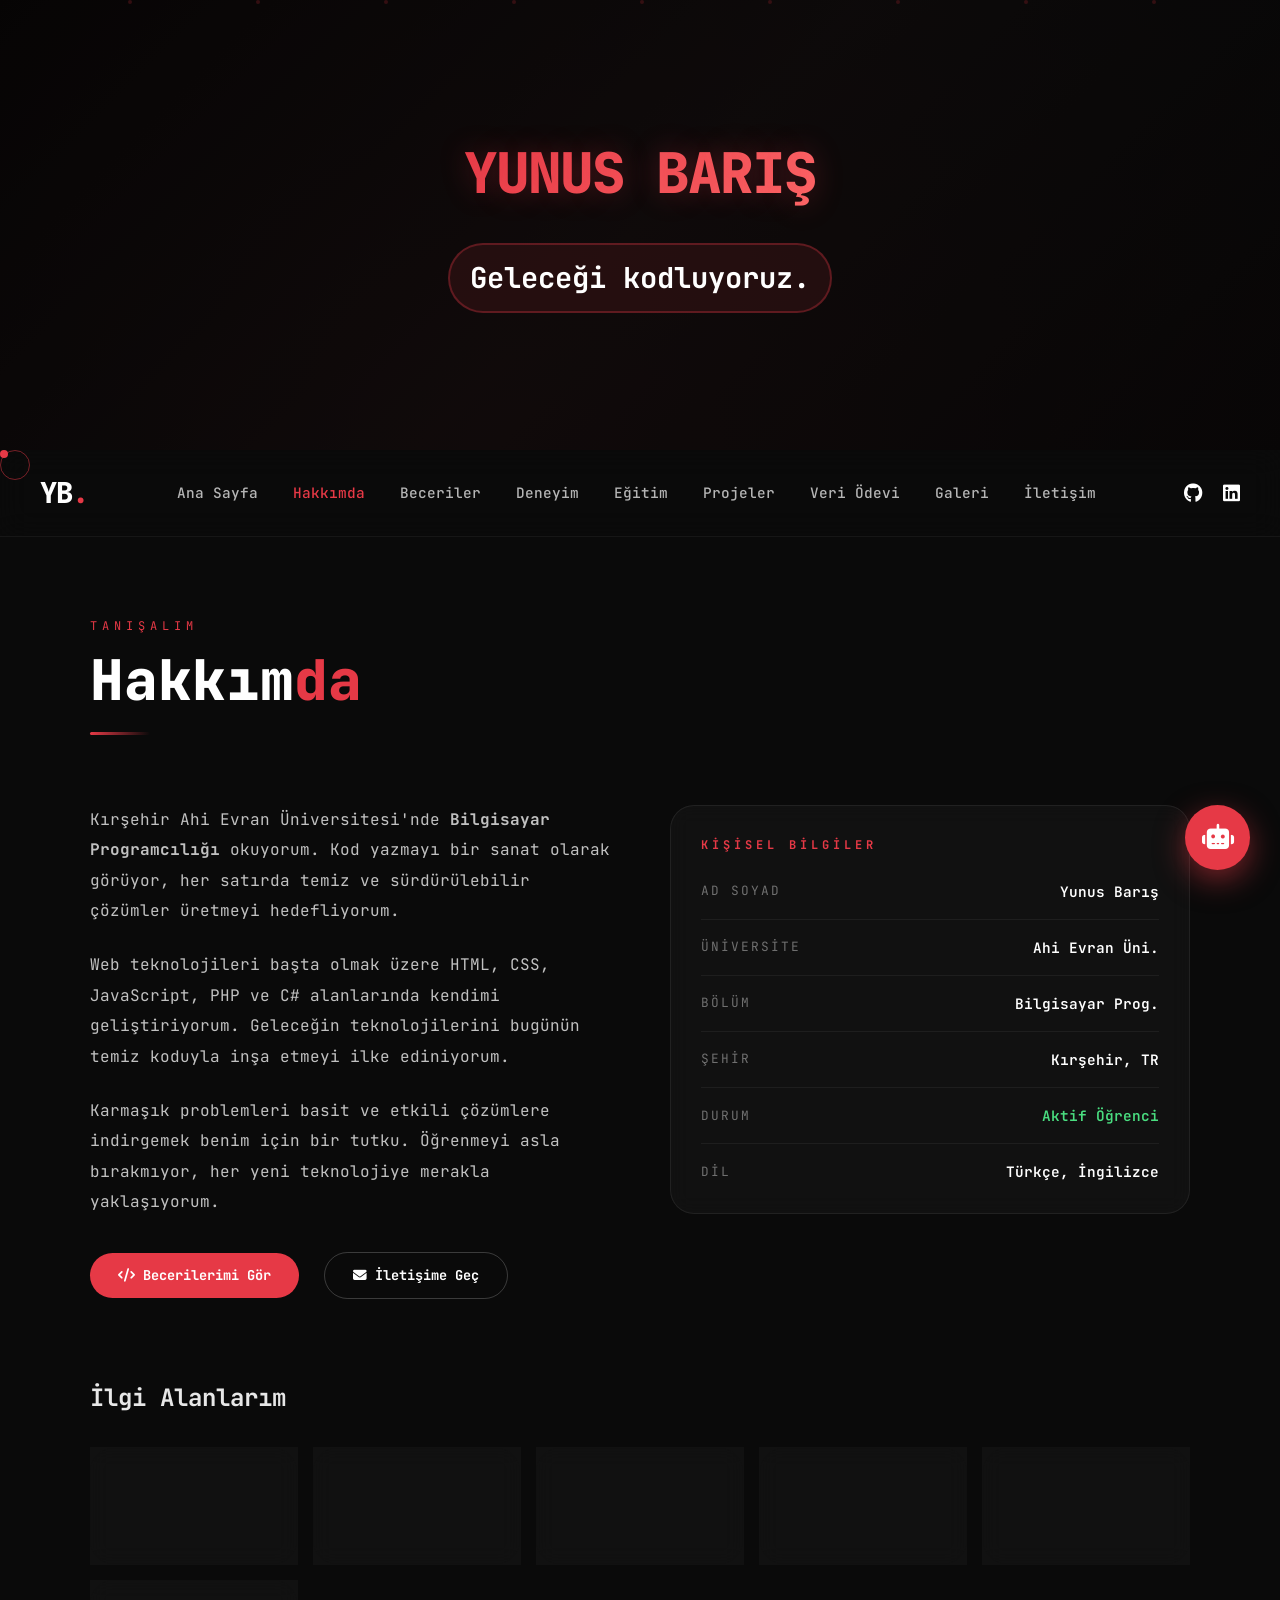
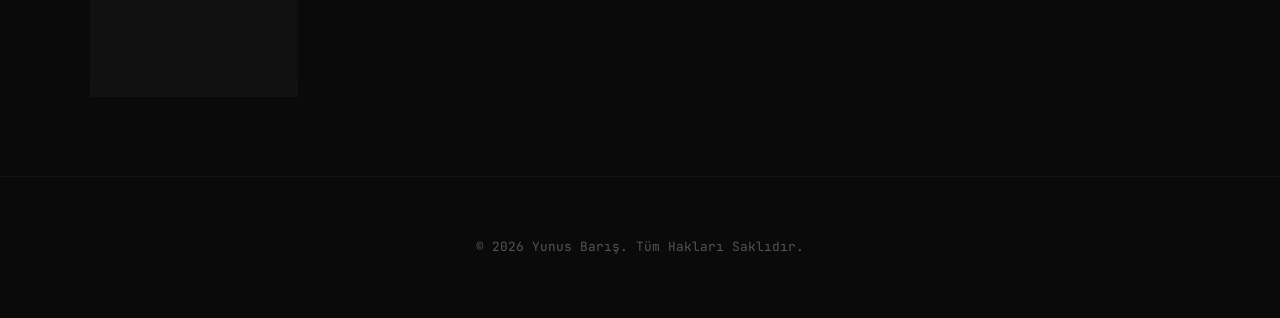
==== commit b8d2699b: "Update about.html" ====
--- a/pages/about.html
+++ b/pages/about.html
@@ -48,6 +48,7 @@
                 <li><a href="experience.html">Deneyim</a></li>
                 <li><a href="education.html">Eğitim</a></li>
                 <li><a href="project.html">Projeler</a></li>
+                <li><a href="data.html">Veri Ödevi</a></li>
                 <li><a href="gallery.html">Galeri</a></li>
                 <li><a href="contact.html">İletişim</a></li>
             </ul>
--- a/assets/css/style.css
+++ b/assets/css/style.css
@@ -1205,3 +1205,234 @@
         padding: 6px 12px;
     }
 }
+/* ============================================
+   FAVORİLEME SİSTEMİ STİLLERİ
+   ============================================ */
+
+/* Favori Butonu */
+.favorite-btn {
+    position: absolute;
+    top: 20px;
+    right: 20px;
+    width: 45px;
+    height: 45px;
+    background: rgba(230, 57, 70, 0.15);
+    border: 2px solid rgba(230, 57, 70, 0.3);
+    border-radius: 50%;
+    cursor: pointer;
+    display: flex;
+    align-items: center;
+    justify-content: center;
+    font-size: 1.3rem;
+    color: #e63946;
+    transition: all 0.3s cubic-bezier(0.175, 0.885, 0.32, 1.275);
+    z-index: 10;
+    font-family: inherit;
+}
+
+.favorite-btn:hover {
+    background: rgba(230, 57, 70, 0.25);
+    border-color: #e63946;
+    transform: scale(1.1);
+}
+
+.favorite-btn:active {
+    transform: scale(0.95);
+}
+
+.favorite-btn.active {
+    background: #e63946;
+    color: #fff;
+    box-shadow: 0 0 20px rgba(230, 57, 70, 0.6);
+    border-color: #e63946;
+}
+
+.favorite-btn.active:hover {
+    background: #c12a35;
+    box-shadow: 0 0 30px rgba(230, 57, 70, 0.8);
+}
+
+/* Favori Bölümü */
+.favorites-section {
+    margin-top: 100px;
+    padding-top: 60px;
+    border-top: 2px solid rgba(255, 255, 255, 0.1);
+    animation: fadeInUp 0.6s ease-out 0.2s both;
+}
+
+.favorites-header {
+    margin-bottom: 50px;
+}
+
+.favorites-header h2 {
+    font-size: 2.5rem;
+    font-weight: 800;
+    margin-bottom: 10px;
+    line-height: 1.1;
+}
+
+.favorites-header p {
+    color: rgba(255, 255, 255, 0.6);
+    font-size: 1rem;
+    line-height: 1.6;
+}
+
+/* Boş Favori Durumu */
+.favorites-empty {
+    text-align: center;
+    padding: 60px 20px;
+    color: rgba(255, 255, 255, 0.5);
+}
+
+.favorites-empty i {
+    font-size: 3rem;
+    color: #e63946;
+    margin-bottom: 20px;
+    display: block;
+    opacity: 0.5;
+    transition: all 0.3s ease;
+}
+
+.favorites-empty p {
+    font-size: 1.1rem;
+    line-height: 1.6;
+}
+
+/* Favori Grid */
+.favorites-grid {
+    display: grid;
+    grid-template-columns: repeat(auto-fill, minmax(350px, 1fr));
+    gap: 30px;
+    animation: fadeInUp 0.6s ease-out both;
+}
+
+.favorites-grid .project-card {
+    animation: scaleIn 0.4s ease-out;
+}
+
+@keyframes scaleIn {
+    from {
+        opacity: 0;
+        transform: scale(0.9);
+    }
+    to {
+        opacity: 1;
+        transform: scale(1);
+    }
+}
+
+@keyframes fadeInUp {
+    from {
+        opacity: 0;
+        transform: translateY(20px);
+    }
+    to {
+        opacity: 1;
+        transform: translateY(0);
+    }
+}
+
+/* Temizle Butonu */
+.clear-favorites-btn {
+    display: inline-flex;
+    align-items: center;
+    gap: 10px;
+    padding: 12px 24px;
+    background: rgba(230, 57, 70, 0.1);
+    border: 1px solid rgba(230, 57, 70, 0.3);
+    color: #e63946;
+    border-radius: 50px;
+    cursor: pointer;
+    font-size: 0.9rem;
+    font-weight: 600;
+    font-family: inherit;
+    transition: all 0.3s cubic-bezier(0.175, 0.885, 0.32, 1.275);
+    margin-top: 30px;
+}
+
+.clear-favorites-btn:hover {
+    background: rgba(230, 57, 70, 0.2);
+    border-color: #e63946;
+    transform: translateX(5px);
+}
+
+.clear-favorites-btn:active {
+    transform: translateX(2px);
+}
+
+/* Favori Sayacı */
+.favorites-counter {
+    display: inline-block;
+    background: #e63946;
+    color: #fff;
+    padding: 4px 12px;
+    border-radius: 50px;
+    font-size: 0.8rem;
+    font-weight: 700;
+    margin-left: 10px;
+    animation: pulse 0.6s ease-out;
+}
+
+@keyframes pulse {
+    0% {
+        transform: scale(1.2);
+        opacity: 0;
+    }
+    100% {
+        transform: scale(1);
+        opacity: 1;
+    }
+}
+
+/* Proje Kartı Ayarlaması */
+.project-card {
+    position: relative;
+}
+
+.project-card .project-link {
+    text-decoration: none;
+    color: inherit;
+    display: flex;
+    flex-direction: column;
+    gap: 20px;
+}
+
+/* Responsive Tasarım */
+@media (max-width: 768px) {
+    .favorites-header h2 {
+        font-size: 2rem;
+    }
+
+    .favorites-grid {
+        grid-template-columns: repeat(auto-fill, minmax(280px, 1fr));
+        gap: 20px;
+    }
+
+    .favorite-btn {
+        width: 40px;
+        height: 40px;
+        font-size: 1.1rem;
+        top: 15px;
+        right: 15px;
+    }
+}
+
+@media (max-width: 480px) {
+    .favorites-header h2 {
+        font-size: 1.5rem;
+    }
+
+    .favorites-grid {
+        grid-template-columns: 1fr;
+    }
+
+    .favorites-empty p {
+        font-size: 1rem;
+    }
+
+    .clear-favorites-btn {
+        width: 100%;
+        justify-content: center;
+    }
+}
+
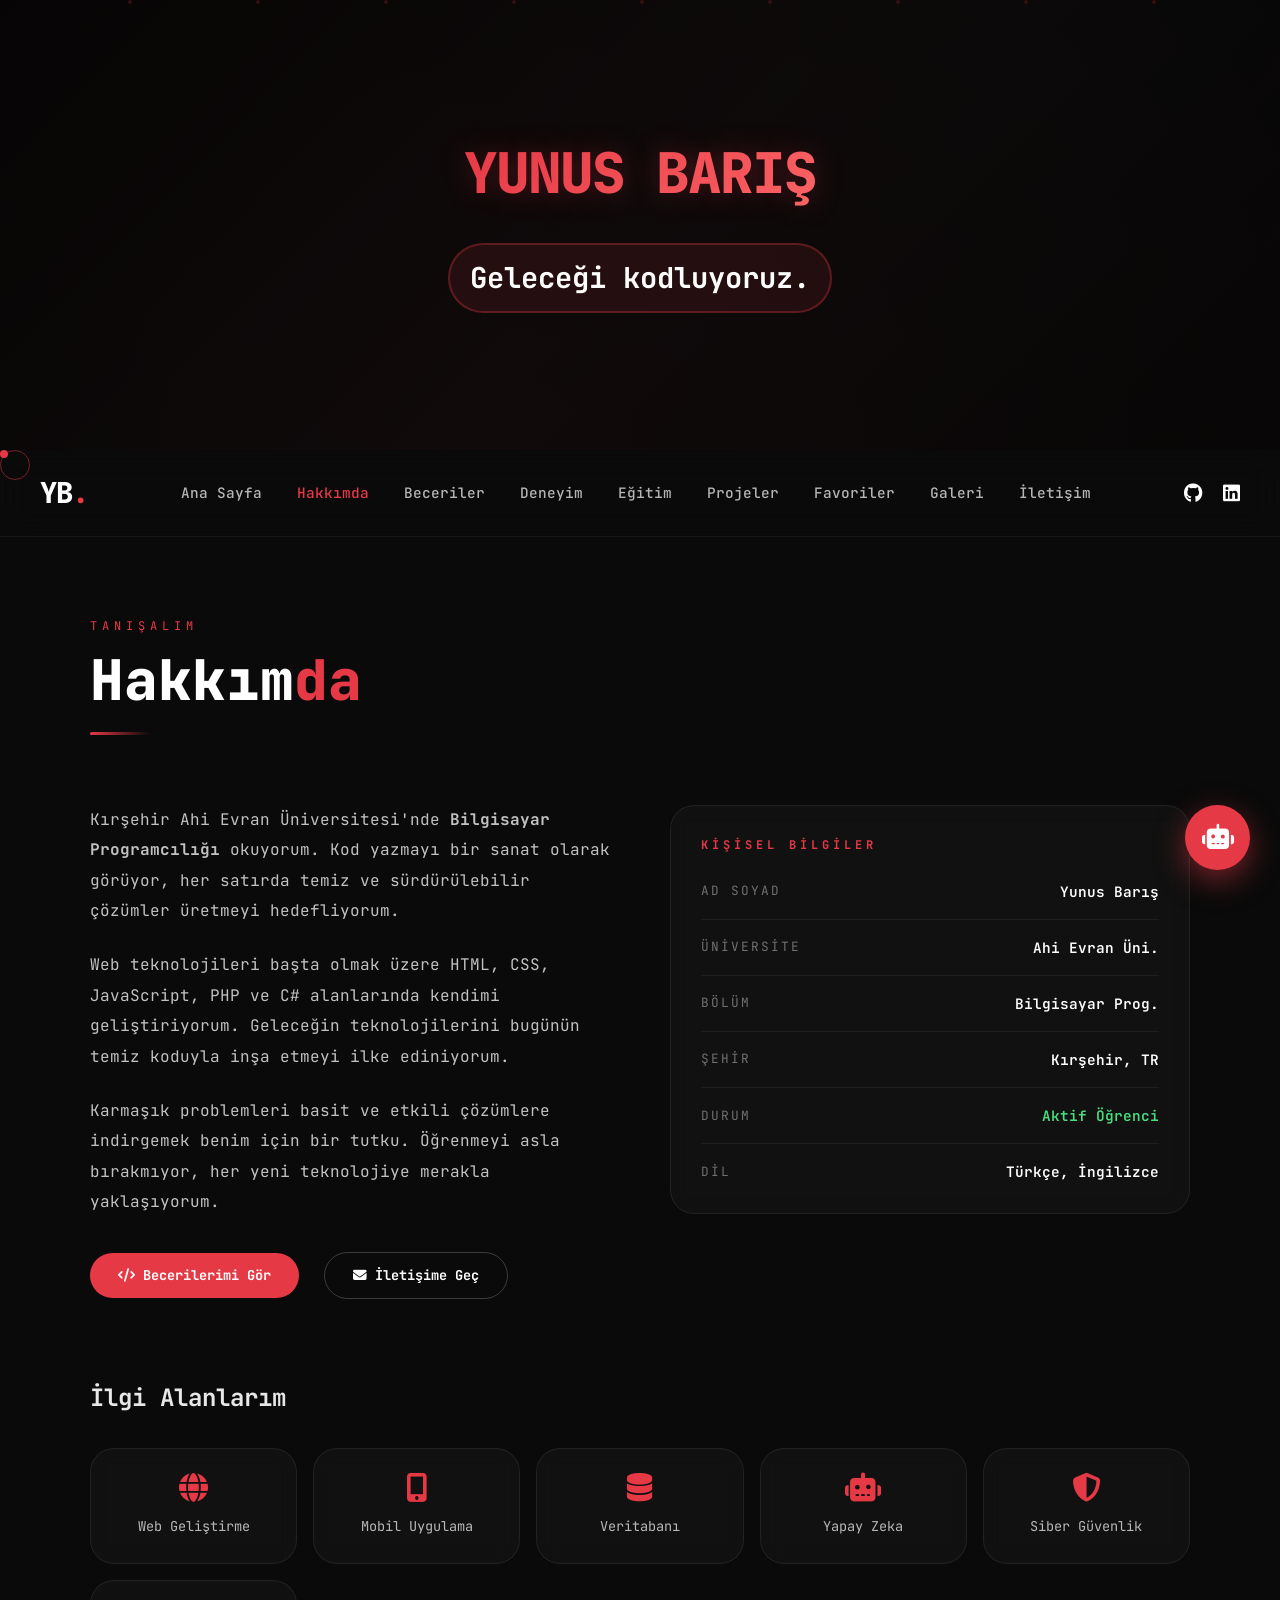
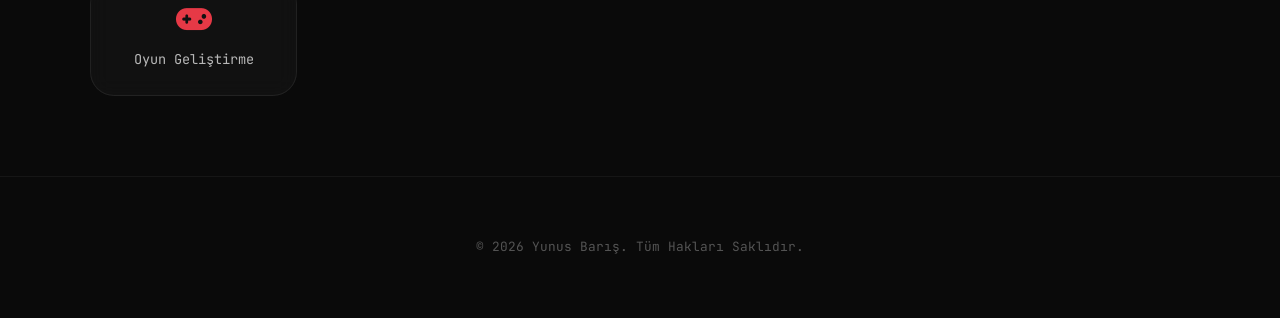
==== commit e0393aa8: "Update about.html" ====
--- a/pages/about.html
+++ b/pages/about.html
@@ -48,7 +48,7 @@
                 <li><a href="experience.html">Deneyim</a></li>
                 <li><a href="education.html">Eğitim</a></li>
                 <li><a href="project.html">Projeler</a></li>
-                <li><a href="data.html">Veri Ödevi</a></li>
+                <li><a href="data.html">Favoriler</a></li>
                 <li><a href="gallery.html">Galeri</a></li>
                 <li><a href="contact.html">İletişim</a></li>
             </ul>
